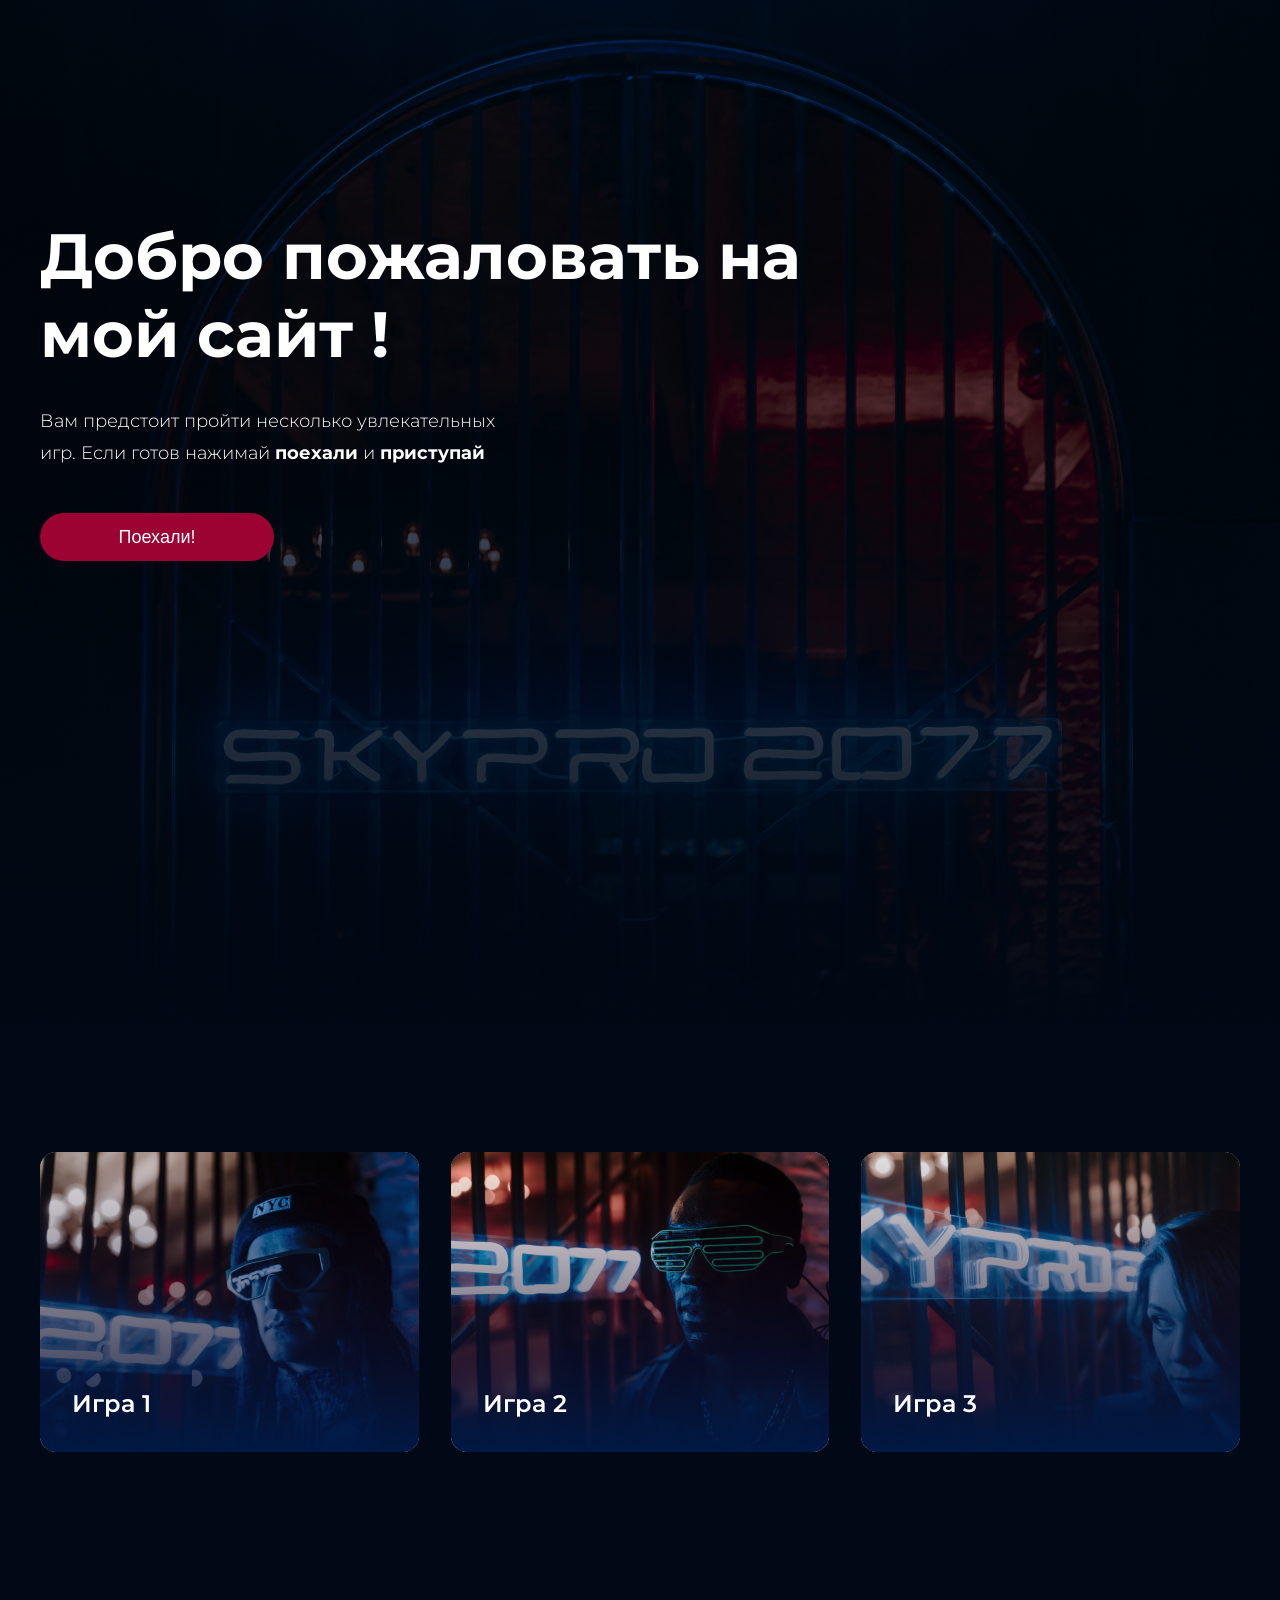
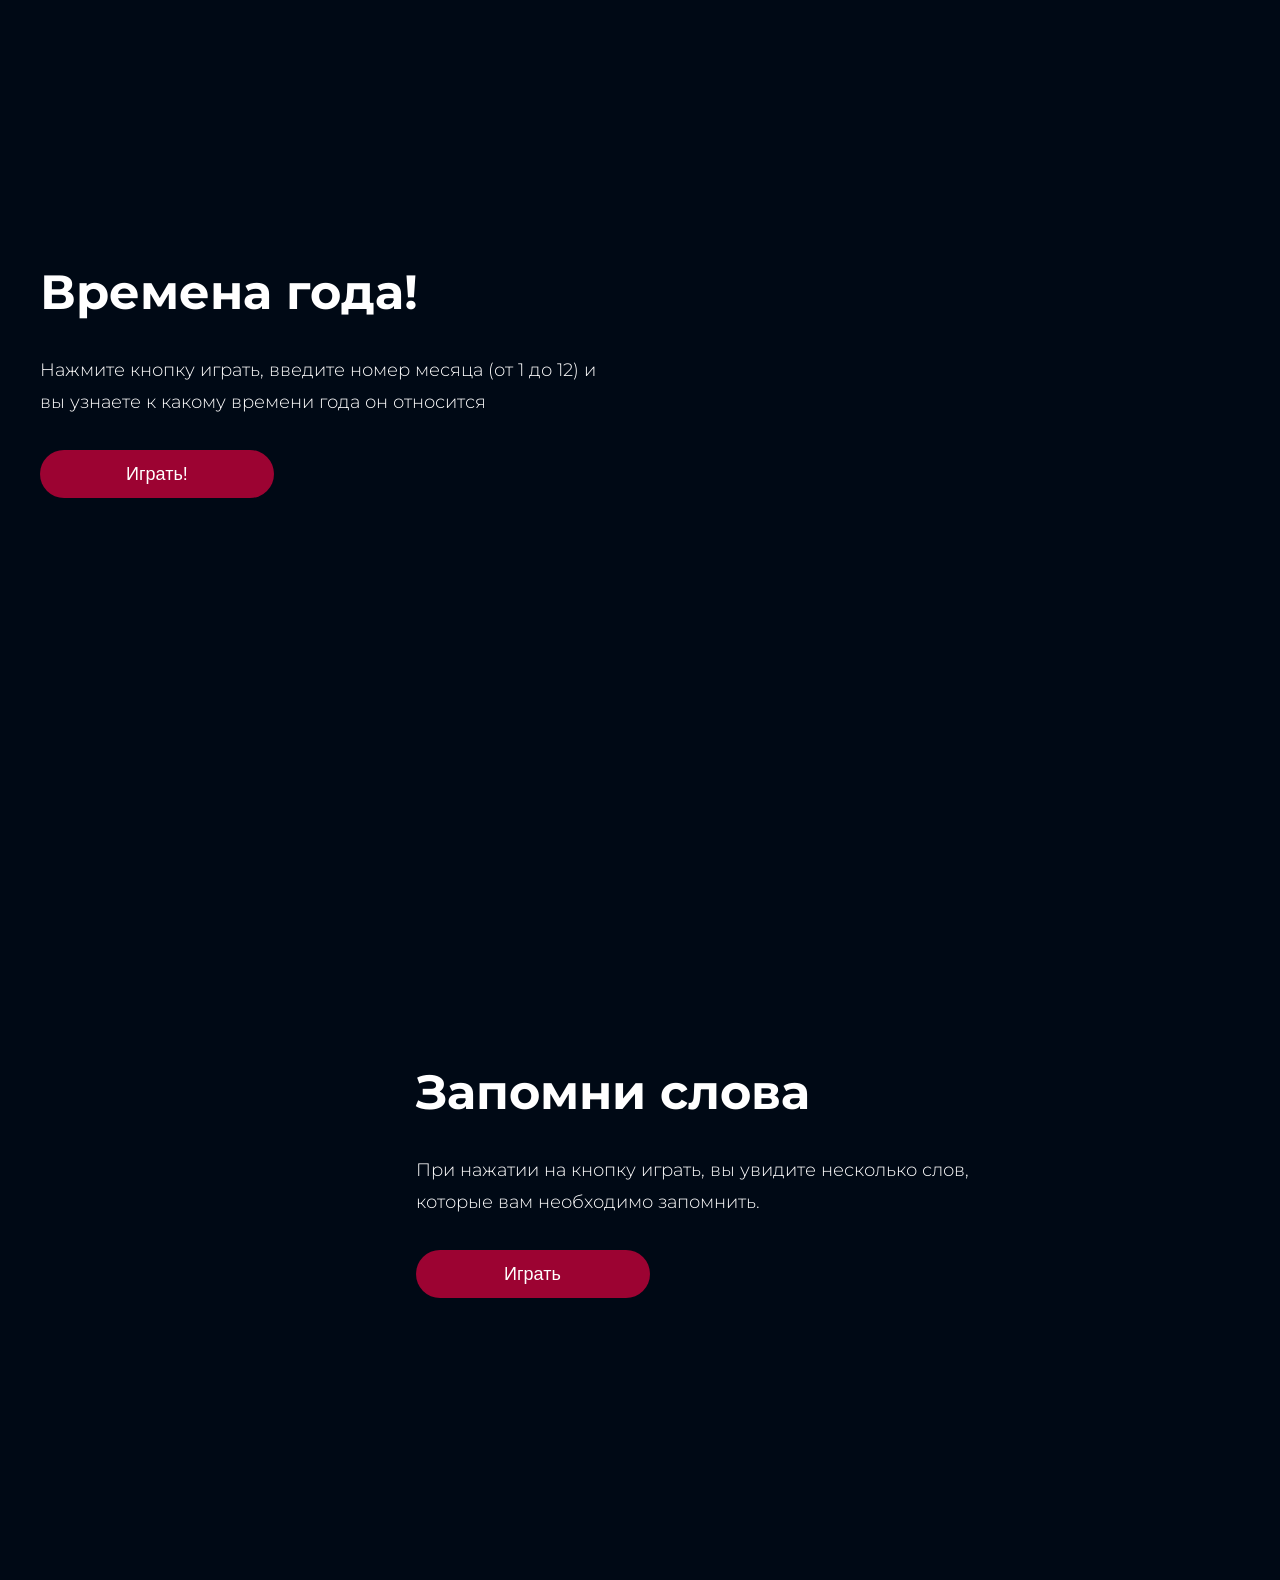
==== Верстка/index.html @ a06dd762 "added hw2 and site" ====
<!DOCTYPE html>
<html lang="en">
<head>
    <meta charset="UTF-8">
    <meta http-equiv="X-UA-Compatible" content="IE=edge">
    <meta name="viewport" content="width=device-width, initial-scale=1.0">
    <link rel="preconnect" href="https://fonts.googleapis.com">
    <link rel="preconnect" href="https://fonts.gstatic.com" crossorigin>
    <link href="https://fonts.googleapis.com/css2?family=Montserrat:wght@300;400;600;700&display=swap" rel="stylesheet">
    <link rel="stylesheet" href="style.css">
    <title>Document</title>
</head>
<body>
    <header class="header center">
        <h1 class="header__title">Добро пожаловать на мой сайт !</h1>
        <p class="header__text">Вам предстоит пройти несколько увлекательных игр. Если готов нажимай <b>поехали</b> и <b>приступай</b></p>
        <button class="btn header__btn">Поехали!</button>
    </header>
    <div class="games center">
        <div class="games__content item item1"><p class="games__content_text">Игра 1</p></div>
        <div class="games__content item item2"><p class="games__content_text">Игра 2</p></div>
        <div class="games__content item item3"><p class="games__content_text">Игра 3</p></div>
    </div>
    <div class="months center">
        <div class="months__content">
            <h2 class="months__title">Времена года!</h2>
            <p class="months__text">Нажмите кнопку играть, введите номер месяца (от 1 до 12) и вы узнаете к какому времени года он относится</p>
            <button onclick="game();" class="btn">Играть!</button>
        </div>
        <img class="months__img"  src="/img/months.svg" alt="">
    </div>
    <div class="words center">
        <div class="words__content">
            <h2 class="words__title">Запомни слова </h2>
            <p class="words__text">При нажатии на кнопку играть, вы увидите несколько слов, которые вам необходимо запомнить.</p>
            <button onclick="words();" class="btn" >Играть</button>
        </div>
        <img class="words__img" src="/img/words.svg" alt="">
    </div>
    <script src="/script.js"></script>
    <script src="/hw7.js"></script>
</body>
</html>
---- Верстка/style.css ----
* {
  padding: 0;
  margin: 0;
}

.center {
  padding-left: calc(50% - 600px);
  padding-right: calc(50% - 600px);
}

body {
  font-family: "Montserrat", sans-serif;
}

.header {
  background-image: url(img/headerback.jpg);
  background-repeat: no-repeat;
  background-position: center;
  background-size: cover;
  height: 1024px;
}

.header__title {
  padding-top: 217px;
  font-style: normal;
  font-weight: 700;
  font-size: 64px;
  line-height: 78px;
  display: flex;
  align-items: center;
  color: #FFFFFF;
  width: 788px;
}

.header__text {
  padding-top: 32px;
  padding-bottom: 44px;
  font-style: normal;
  font-weight: 300;
  font-size: 18px;
  line-height: 32px;
  color: #FFFFFF;
  width: 480px;
}

.btn {
  background: #9C0332;
  border: none;
  border-radius: 30px;
  width: 234px;
  height: 48px;
  font-style: normal;
  font-weight: 400;
  font-size: 18px;
  line-height: 22px;
  color: #FFFFFF;
  transition: transform 0.3s;
}
.btn:hover {
  transform: scale(1.05);
  box-shadow: 0 0 5px #245880;
}

.games {
  padding-bottom: 128px;
  padding-top: 128px;
  background-color: #000915;
  display: grid;
  grid-template-columns: repeat(12, 1fr);
  gap: 32px;
}

.games__content {
  height: 300px;
  border-radius: 16px;
  transition: transform 0.3s;
}
.games__content:hover {
  transform: scale(1.05);
  box-shadow: 0 0 5px #245880;
}

.item {
  font-style: normal;
  font-weight: 600;
  font-size: 24px;
  line-height: 32px;
  color: #FFFFFF;
  display: flex;
  align-items: flex-end;
}

.item1 {
  background-image: url(img/game1.jpg);
  background-position: center;
  background-repeat: no-repeat;
  background-size: cover;
  grid-column: span 4;
}

.item2 {
  background-image: url(img/game2.jpg);
  background-position: center;
  background-repeat: no-repeat;
  background-size: cover;
  grid-column: span 4;
}

.item3 {
  background-image: url(img/game3.jpg);
  background-position: center;
  background-repeat: no-repeat;
  background-size: cover;
  grid-column: span 4;
}

.games__content_text {
  padding: 32px;
}

.months {
  height: 800px;
  background-color: #000915;
  display: grid;
  grid-template-areas: "con im";
  gap: 135px;
  align-items: center;
}
.months__content {
  grid-area: con;
}
.months__title {
  font-weight: 700;
  font-size: 48px;
  line-height: 59px;
  color: #FFFFFF;
  margin-bottom: 32px;
}
.months__text {
  font-weight: 300;
  font-size: 18px;
  line-height: 32px;
  color: #FFFFFF;
  max-width: 584px;
  margin-bottom: 32px;
}
.months__img {
  height: 333px;
  width: 485;
  grid-area: im;
}

.words {
  height: 800px;
  background-color: #000915;
  display: grid;
  grid-template-areas: "img content";
  align-items: center;
  gap: 135px;
}
.words__content {
  grid-area: content;
}
.words__title {
  font-weight: 700;
  font-size: 48px;
  line-height: 59px;
  color: #FFFFFF;
  margin-bottom: 32px;
}
.words__text {
  font-weight: 300;
  font-size: 18px;
  line-height: 32px;
  color: #FFFFFF;
  max-width: 584px;
  margin-bottom: 32px;
}
.words__img {
  height: 333px;
  width: 485;
  grid-area: img;
}

@media (max-width: 767px) {
  .center {
    padding-left: 16px;
    padding-right: 16px;
  }
  .header {
    display: flex;
    flex-direction: column;
    align-items: center;
    text-align: center;
  }
  .header__title {
    font-weight: 700;
    font-size: 32px;
    line-height: 39px;
    width: 343px;
  }
  .header__text {
    font-weight: 300;
    font-size: 14px;
    line-height: 22px;
    width: 343px;
  }
  .games {
    grid-template-columns: repeat(4, 1fr);
  }
  .months {
    grid-template-areas: "con" "im";
    align-items: center;
    text-align: center;
    height: 100vh;
    gap: 64px;
    padding-bottom: 85px;
  }
  .months__img {
    height: 236px;
    width: 344px;
  }
  .words {
    grid-template-areas: "content" "img";
    text-align: center;
    height: 100vh;
    gap: 64px;
    padding-bottom: 50px;
    padding-top: 51px;
  }
  .words__img {
    height: 236px;
    width: 344px;
  }
}/*# sourceMappingURL=style.css.map */
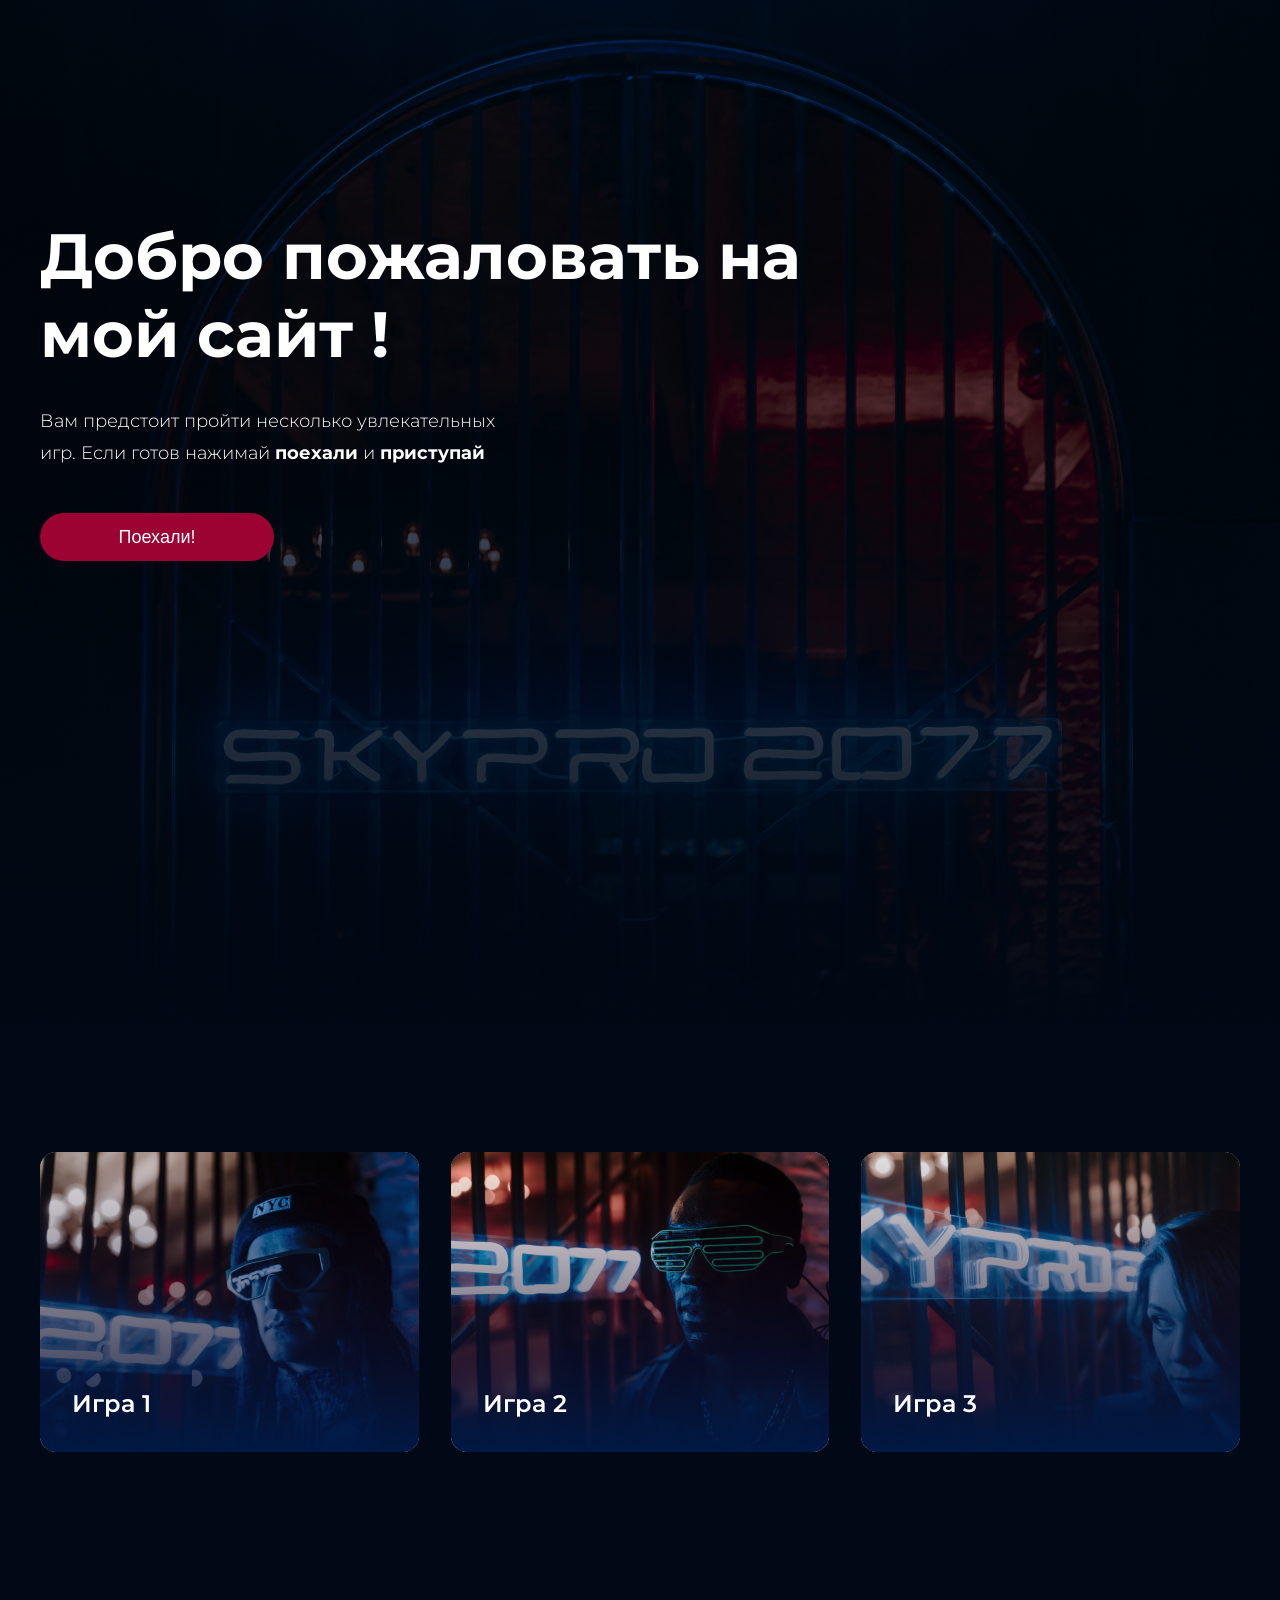
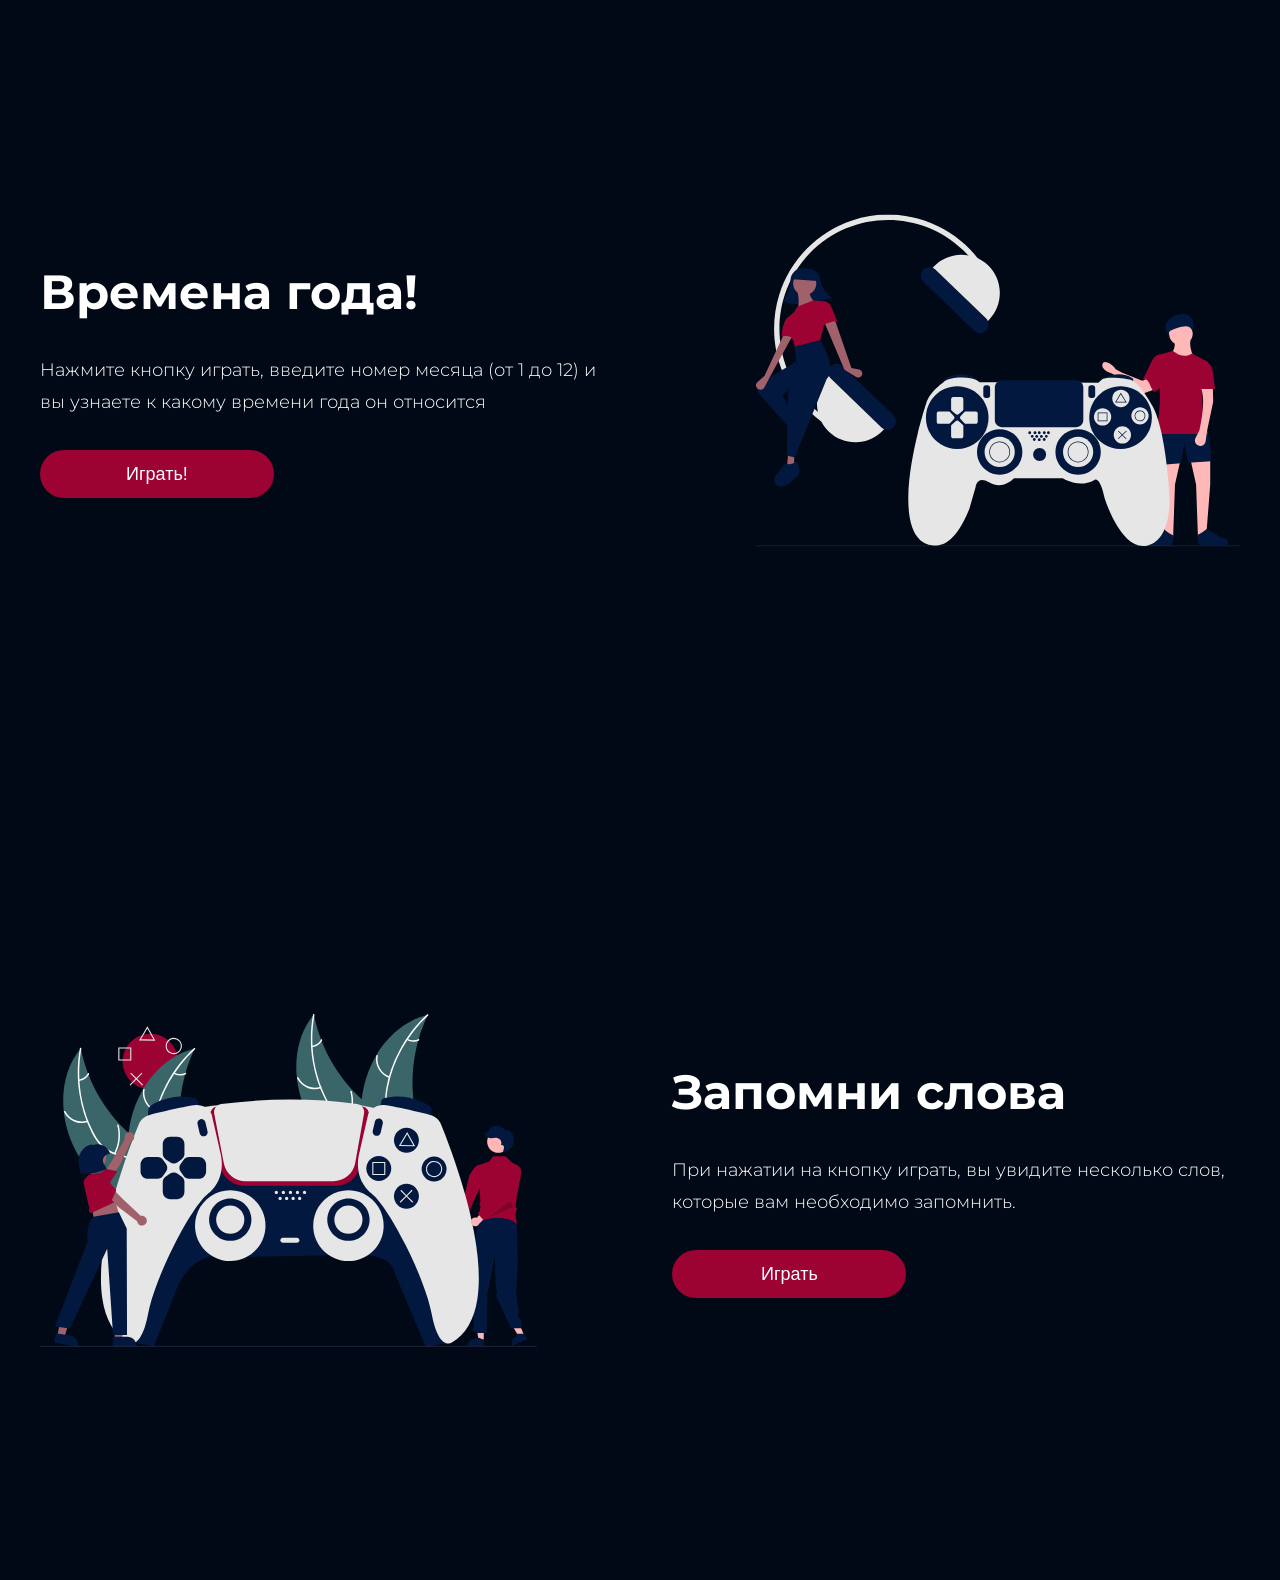
==== commit 485adccf: "added hw5" ====
--- a/Верстка/index.html
+++ b/Верстка/index.html
@@ -27,7 +27,7 @@
             <p class="months__text">Нажмите кнопку играть, введите номер месяца (от 1 до 12) и вы узнаете к какому времени года он относится</p>
             <button onclick="game();" class="btn">Играть!</button>
         </div>
-        <img class="months__img"  src="/img/months.svg" alt="">
+        <img class="months__img"  src="img/months.svg" alt="">
     </div>
     <div class="words center">
         <div class="words__content">
@@ -35,9 +35,8 @@
             <p class="words__text">При нажатии на кнопку играть, вы увидите несколько слов, которые вам необходимо запомнить.</p>
             <button onclick="words();" class="btn" >Играть</button>
         </div>
-        <img class="words__img" src="/img/words.svg" alt="">
+        <img class="words__img" src="img/words.svg" alt="">
     </div>
-    <script src="/script.js"></script>
-    <script src="/hw7.js"></script>
+    <script src="script.js"></script>
 </body>
 </html> 
